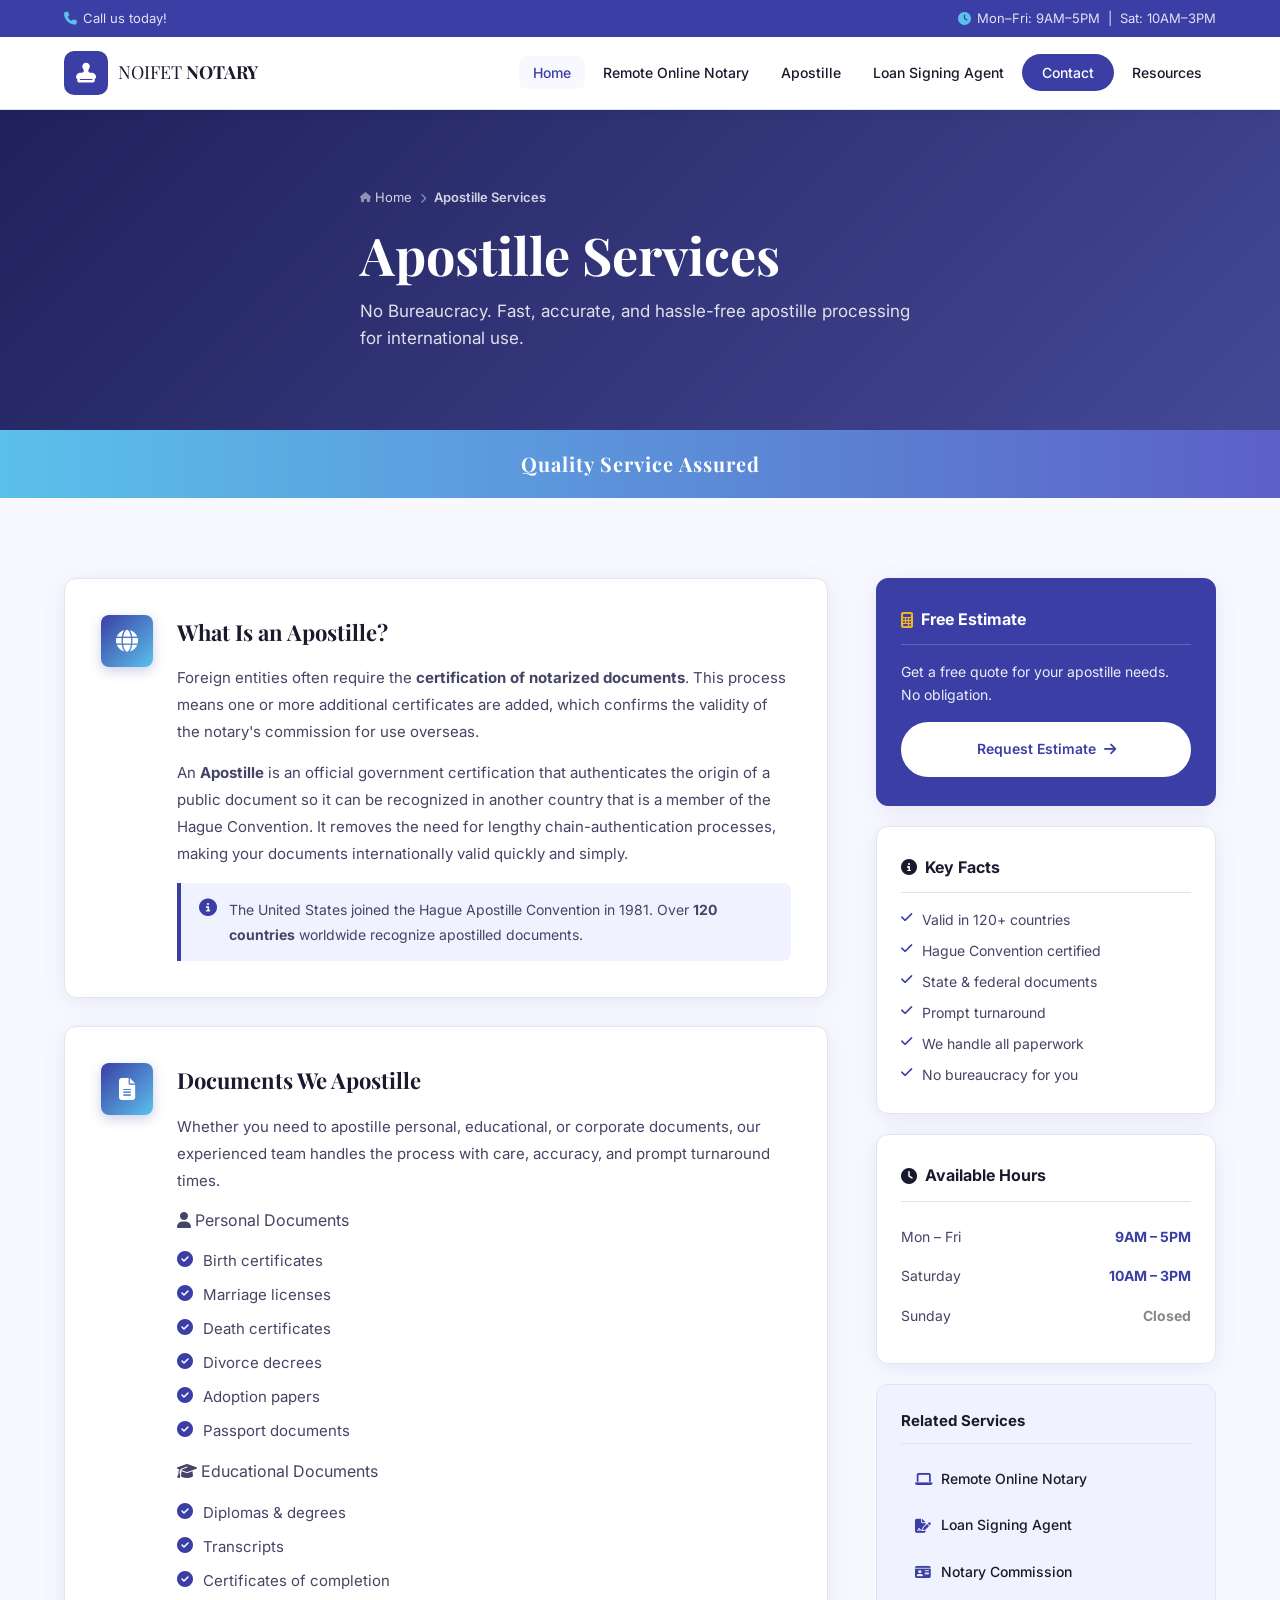
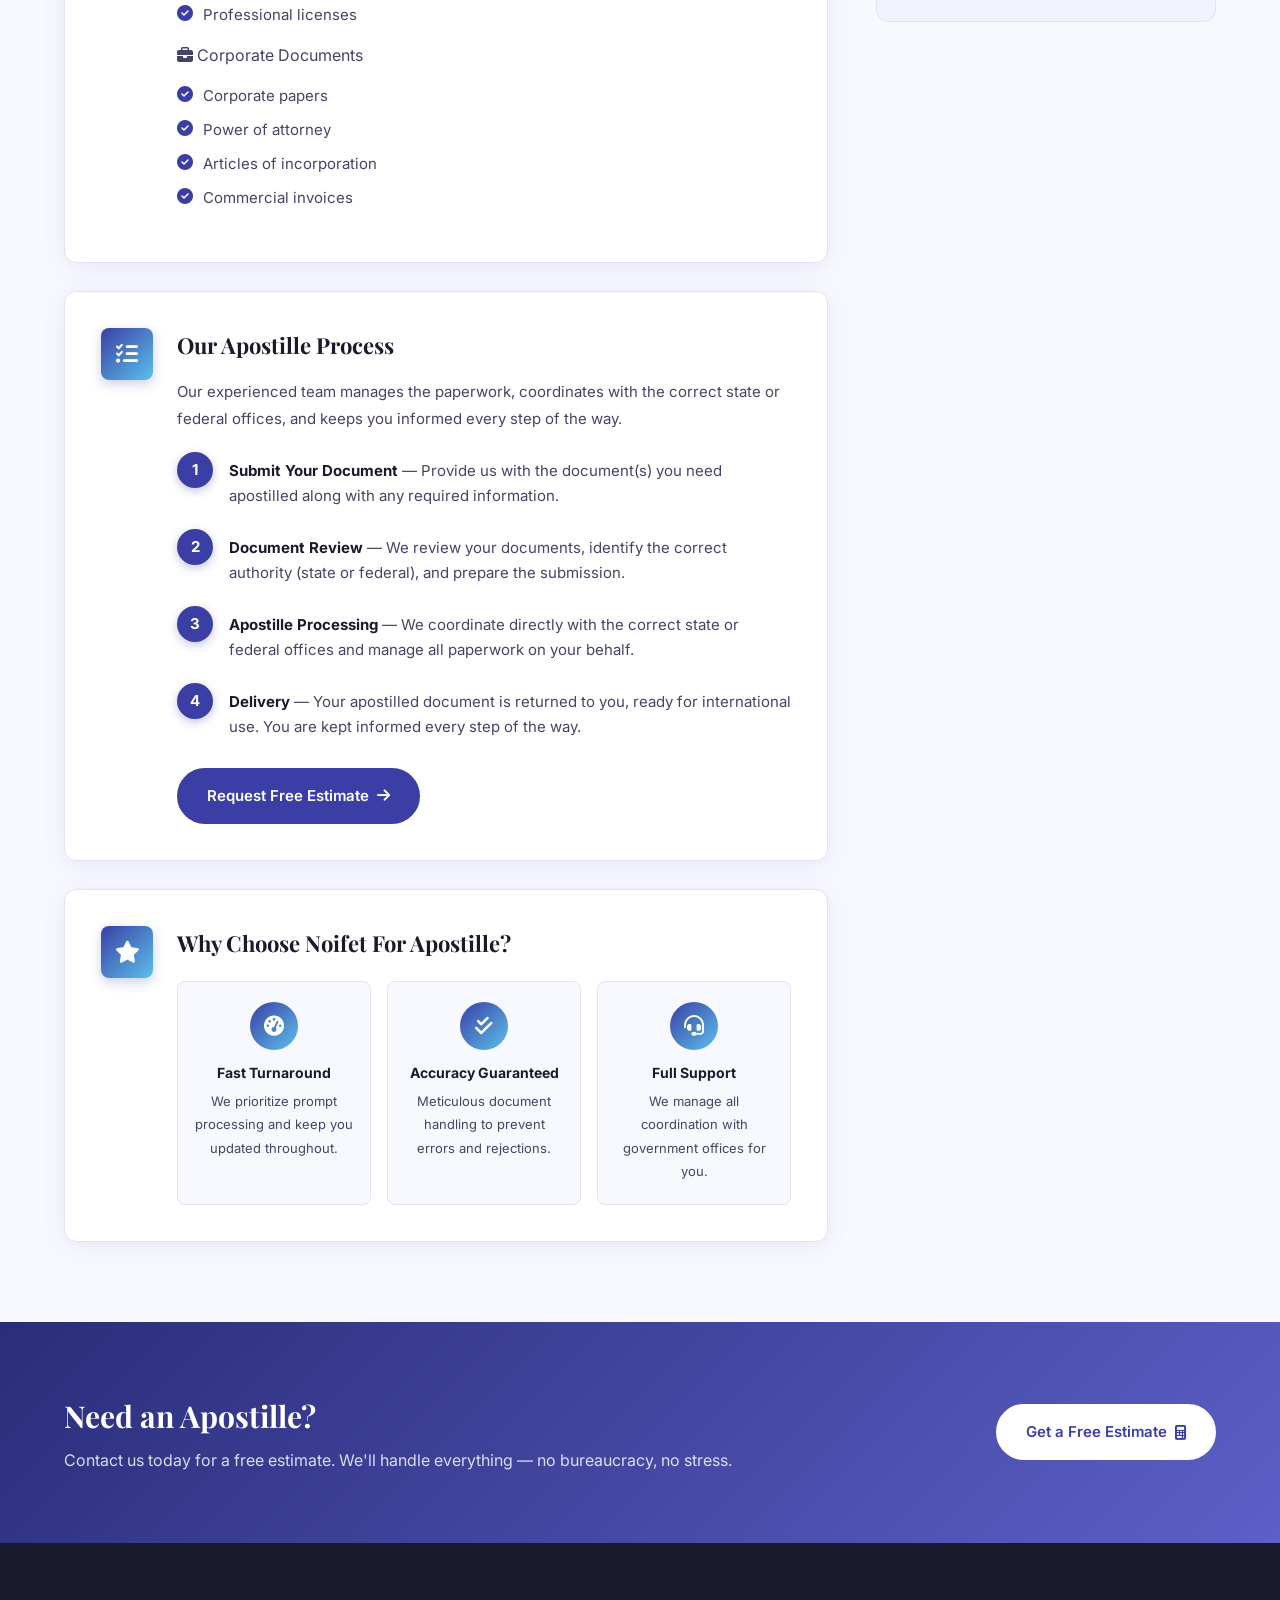
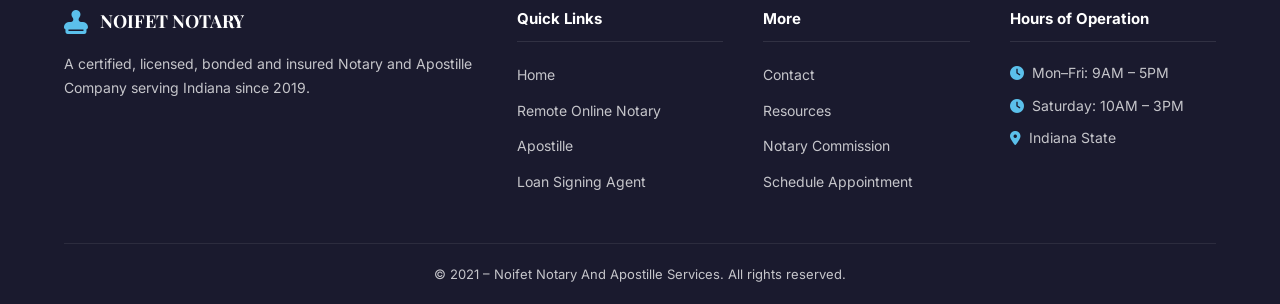
==== apostille-services.html @ 4a7e3477 "Add Apostille, Contact, Resources pages and rearrange nav across all pages New pages: - apostille-se" ====
<!DOCTYPE html>
<html lang="en">
<head>
  <meta charset="UTF-8" />
  <meta name="viewport" content="width=device-width, initial-scale=1.0" />
  <title>Apostille Services – Noifet Notary And Apostille Services</title>
  <link rel="stylesheet" href="css/style.css" />
  <link rel="stylesheet" href="css/pages.css" />
  <link rel="stylesheet" href="https://cdnjs.cloudflare.com/ajax/libs/font-awesome/6.4.0/css/all.min.css" />
  <link href="https://fonts.googleapis.com/css2?family=Inter:wght@400;500;600;700&family=Playfair+Display:wght@700&display=swap" rel="stylesheet" />
</head>
<body>

  <!-- Top Bar -->
  <div class="top-bar">
    <div class="container">
      <span><i class="fas fa-phone"></i> Call us today!</span>
      <span><i class="fas fa-clock"></i> Mon–Fri: 9AM–5PM &nbsp;|&nbsp; Sat: 10AM–3PM</span>
    </div>
  </div>

  <!-- Header -->
  <header class="header" id="header">
    <div class="container header-inner">
      <a href="index.html" class="logo">
        <img src="images/logo.png" alt="Noifet Notary Logo" onerror="this.style.display='none'; document.getElementById('logo-text').style.display='flex';" />
        <span id="logo-text" class="logo-text" style="display:none;">
          <span class="logo-icon"><i class="fas fa-stamp"></i></span>
          <span>NOIFET <strong>NOTARY</strong></span>
        </span>
      </a>
      <button class="hamburger" id="hamburger" aria-label="Toggle menu">
        <span></span><span></span><span></span>
      </button>
      <nav class="nav" id="nav">
        <ul class="nav-list">
          <li><a href="index.html" class="nav-link">Home</a></li>
          <li><a href="remote-online-notarization.html" class="nav-link">Remote Online Notary</a></li>
          <li><a href="apostille-services.html" class="nav-link active">Apostille</a></li>
          <li><a href="loan-signings.html" class="nav-link">Loan Signing Agent</a></li>
          <li><a href="contact.html" class="nav-link btn-contact">Contact</a></li>
          <li><a href="resources.html" class="nav-link">Resources</a></li>
        </ul>
      </nav>
    </div>
  </header>

  <!-- Page Hero -->
  <section class="page-hero page-hero--apostille">
    <div class="page-hero-overlay"></div>
    <div class="container page-hero-content">
      <nav class="breadcrumb" aria-label="Breadcrumb">
        <a href="index.html"><i class="fas fa-home"></i> Home</a>
        <span><i class="fas fa-chevron-right"></i></span>
        <span>Apostille Services</span>
      </nav>
      <h1 class="page-hero-title">Apostille Services</h1>
      <p class="page-hero-subtitle">No Bureaucracy. Fast, accurate, and hassle-free apostille processing for international use.</p>
    </div>
  </section>

  <!-- Quality Banner -->
  <div class="quality-banner">
    <div class="container">
      <span class="quality-text">Quality Service Assured</span>
    </div>
  </div>

  <!-- Main Content -->
  <section class="page-content section">
    <div class="container">
      <div class="content-layout">

        <!-- Main Article -->
        <article class="content-main">

          <!-- What is Apostille -->
          <div class="content-block fade-in">
            <div class="block-icon"><i class="fas fa-globe"></i></div>
            <div class="block-body">
              <h2>What Is an Apostille?</h2>
              <p>Foreign entities often require the <strong>certification of notarized documents</strong>. This process means one or more additional certificates are added, which confirms the validity of the notary's commission for use overseas.</p>
              <p>An <strong>Apostille</strong> is an official government certification that authenticates the origin of a public document so it can be recognized in another country that is a member of the Hague Convention. It removes the need for lengthy chain-authentication processes, making your documents internationally valid quickly and simply.</p>
              <div class="info-callout">
                <i class="fas fa-info-circle"></i>
                <p>The United States joined the Hague Apostille Convention in 1981. Over <strong>120 countries</strong> worldwide recognize apostilled documents.</p>
              </div>
            </div>
          </div>

          <!-- What we handle -->
          <div class="content-block fade-in">
            <div class="block-icon"><i class="fas fa-file-alt"></i></div>
            <div class="block-body">
              <h2>Documents We Apostille</h2>
              <p>Whether you need to apostille personal, educational, or corporate documents, our experienced team handles the process with care, accuracy, and prompt turnaround times.</p>
              <div class="doc-categories">
                <div class="doc-cat">
                  <div class="doc-cat-header"><i class="fas fa-user"></i> Personal Documents</div>
                  <ul class="styled-list">
                    <li><i class="fas fa-check-circle"></i> Birth certificates</li>
                    <li><i class="fas fa-check-circle"></i> Marriage licenses</li>
                    <li><i class="fas fa-check-circle"></i> Death certificates</li>
                    <li><i class="fas fa-check-circle"></i> Divorce decrees</li>
                    <li><i class="fas fa-check-circle"></i> Adoption papers</li>
                    <li><i class="fas fa-check-circle"></i> Passport documents</li>
                  </ul>
                </div>
                <div class="doc-cat">
                  <div class="doc-cat-header"><i class="fas fa-graduation-cap"></i> Educational Documents</div>
                  <ul class="styled-list">
                    <li><i class="fas fa-check-circle"></i> Diplomas &amp; degrees</li>
                    <li><i class="fas fa-check-circle"></i> Transcripts</li>
                    <li><i class="fas fa-check-circle"></i> Certificates of completion</li>
                    <li><i class="fas fa-check-circle"></i> Professional licenses</li>
                  </ul>
                </div>
                <div class="doc-cat">
                  <div class="doc-cat-header"><i class="fas fa-briefcase"></i> Corporate Documents</div>
                  <ul class="styled-list">
                    <li><i class="fas fa-check-circle"></i> Corporate papers</li>
                    <li><i class="fas fa-check-circle"></i> Power of attorney</li>
                    <li><i class="fas fa-check-circle"></i> Articles of incorporation</li>
                    <li><i class="fas fa-check-circle"></i> Commercial invoices</li>
                  </ul>
                </div>
              </div>
            </div>
          </div>

          <!-- Our process -->
          <div class="content-block fade-in">
            <div class="block-icon"><i class="fas fa-tasks"></i></div>
            <div class="block-body">
              <h2>Our Apostille Process</h2>
              <p>Our experienced team manages the paperwork, coordinates with the correct state or federal offices, and keeps you informed every step of the way.</p>
              <div class="steps-list">
                <div class="step">
                  <div class="step-num">1</div>
                  <div class="step-text">
                    <strong>Submit Your Document</strong> — Provide us with the document(s) you need apostilled along with any required information.
                  </div>
                </div>
                <div class="step">
                  <div class="step-num">2</div>
                  <div class="step-text">
                    <strong>Document Review</strong> — We review your documents, identify the correct authority (state or federal), and prepare the submission.
                  </div>
                </div>
                <div class="step">
                  <div class="step-num">3</div>
                  <div class="step-text">
                    <strong>Apostille Processing</strong> — We coordinate directly with the correct state or federal offices and manage all paperwork on your behalf.
                  </div>
                </div>
                <div class="step">
                  <div class="step-num">4</div>
                  <div class="step-text">
                    <strong>Delivery</strong> — Your apostilled document is returned to you, ready for international use. You are kept informed every step of the way.
                  </div>
                </div>
              </div>
              <a href="contact.html" class="btn btn-primary" style="margin-top:8px;">Request Free Estimate <i class="fas fa-arrow-right"></i></a>
            </div>
          </div>

          <!-- Why choose us -->
          <div class="content-block fade-in">
            <div class="block-icon"><i class="fas fa-star"></i></div>
            <div class="block-body">
              <h2>Why Choose Noifet For Apostille?</h2>
              <div class="three-duties">
                <div class="duty-card">
                  <div class="duty-icon"><i class="fas fa-tachometer-alt"></i></div>
                  <h4>Fast Turnaround</h4>
                  <p>We prioritize prompt processing and keep you updated throughout.</p>
                </div>
                <div class="duty-card">
                  <div class="duty-icon"><i class="fas fa-check-double"></i></div>
                  <h4>Accuracy Guaranteed</h4>
                  <p>Meticulous document handling to prevent errors and rejections.</p>
                </div>
                <div class="duty-card">
                  <div class="duty-icon"><i class="fas fa-headset"></i></div>
                  <h4>Full Support</h4>
                  <p>We manage all coordination with government offices for you.</p>
                </div>
              </div>
            </div>
          </div>

        </article>

        <!-- Sidebar -->
        <aside class="content-sidebar">

          <div class="sidebar-card accent">
            <h3><i class="fas fa-calculator"></i> Free Estimate</h3>
            <p style="font-size:14px; margin-bottom:16px; opacity:0.9;">Get a free quote for your apostille needs. No obligation.</p>
            <a href="contact.html" class="btn btn-white" style="width:100%; justify-content:center; font-size:14px;">
              Request Estimate <i class="fas fa-arrow-right"></i>
            </a>
          </div>

          <div class="sidebar-card">
            <h3><i class="fas fa-info-circle"></i> Key Facts</h3>
            <ul class="sidebar-list">
              <li><i class="fas fa-check"></i> Valid in 120+ countries</li>
              <li><i class="fas fa-check"></i> Hague Convention certified</li>
              <li><i class="fas fa-check"></i> State &amp; federal documents</li>
              <li><i class="fas fa-check"></i> Prompt turnaround</li>
              <li><i class="fas fa-check"></i> We handle all paperwork</li>
              <li><i class="fas fa-check"></i> No bureaucracy for you</li>
            </ul>
          </div>

          <div class="sidebar-card">
            <h3><i class="fas fa-clock"></i> Available Hours</h3>
            <div class="hours-row" style="color:var(--text-body);"><span>Mon – Fri</span><strong style="color:var(--primary);">9AM – 5PM</strong></div>
            <div class="hours-row" style="color:var(--text-body);"><span>Saturday</span><strong style="color:var(--primary);">10AM – 3PM</strong></div>
            <div class="hours-row" style="color:var(--text-body);"><span>Sunday</span><strong style="color:var(--text-light);">Closed</strong></div>
          </div>

          <div class="sidebar-nav-card">
            <h3>Related Services</h3>
            <a href="remote-online-notarization.html" class="sidebar-nav-link">
              <i class="fas fa-laptop"></i> Remote Online Notary
            </a>
            <a href="loan-signings.html" class="sidebar-nav-link">
              <i class="fas fa-file-signature"></i> Loan Signing Agent
            </a>
            <a href="notary-commission.html" class="sidebar-nav-link">
              <i class="fas fa-id-card"></i> Notary Commission
            </a>
          </div>

        </aside>
      </div>
    </div>
  </section>

  <!-- CTA -->
  <section class="page-cta">
    <div class="container page-cta-inner">
      <div class="page-cta-text">
        <h2>Need an Apostille?</h2>
        <p>Contact us today for a free estimate. We'll handle everything — no bureaucracy, no stress.</p>
      </div>
      <a href="contact.html" class="btn btn-white">Get a Free Estimate <i class="fas fa-calculator"></i></a>
    </div>
  </section>

  <!-- Footer -->
  <footer class="footer">
    <div class="container">
      <div class="footer-grid">
        <div class="footer-brand">
          <div class="footer-logo"><i class="fas fa-stamp"></i><span>NOIFET NOTARY</span></div>
          <p>A certified, licensed, bonded and insured Notary and Apostille Company serving Indiana since 2019.</p>
        </div>
        <div class="footer-links">
          <h4>Quick Links</h4>
          <ul>
            <li><a href="index.html">Home</a></li>
            <li><a href="remote-online-notarization.html">Remote Online Notary</a></li>
            <li><a href="apostille-services.html">Apostille</a></li>
            <li><a href="loan-signings.html">Loan Signing Agent</a></li>
          </ul>
        </div>
        <div class="footer-links">
          <h4>More</h4>
          <ul>
            <li><a href="contact.html">Contact</a></li>
            <li><a href="resources.html">Resources</a></li>
            <li><a href="notary-commission.html">Notary Commission</a></li>
            <li><a href="index.html#appointment">Schedule Appointment</a></li>
          </ul>
        </div>
        <div class="footer-contact">
          <h4>Hours of Operation</h4>
          <p><i class="fas fa-clock"></i> Mon–Fri: 9AM – 5PM</p>
          <p><i class="fas fa-clock"></i> Saturday: 10AM – 3PM</p>
          <p><i class="fas fa-map-marker-alt"></i> Indiana State</p>
        </div>
      </div>
      <div class="footer-bottom">
        <p>&copy; 2021 – Noifet Notary And Apostille Services. All rights reserved.</p>
      </div>
    </div>
  </footer>

  <script src="js/main.js"></script>
</body>
</html>
---- css/style.css ----
/* =============================================
   NOIFET NOTARY - Main Stylesheet
   ============================================= */

/* === Reset & Base === */
*, *::before, *::after {
  box-sizing: border-box;
  margin: 0;
  padding: 0;
}

:root {
  --primary:       #3b3fa5;
  --primary-dark:  #2a2d7a;
  --primary-light: #5c60c7;
  --accent:        #5bc0eb;
  --accent-dark:   #3aa8d8;
  --gold:          #f0b429;
  --text-dark:     #1a1a2e;
  --text-body:     #444466;
  --text-light:    #888;
  --bg-light:      #f8f9ff;
  --bg-section:    #f0f2ff;
  --white:         #ffffff;
  --border:        #e0e4f0;
  --shadow:        0 4px 24px rgba(59, 63, 165, 0.10);
  --shadow-hover:  0 8px 40px rgba(59, 63, 165, 0.18);
  --radius:        12px;
  --radius-sm:     8px;
  --transition:    0.3s ease;
  --container:     1200px;
}

html { scroll-behavior: smooth; }

body {
  font-family: 'Inter', sans-serif;
  color: var(--text-body);
  background: var(--white);
  line-height: 1.6;
  font-size: 16px;
}

a { text-decoration: none; color: inherit; }
ul { list-style: none; }
img { max-width: 100%; display: block; }

.container {
  max-width: var(--container);
  margin: 0 auto;
  padding: 0 24px;
}

.section { padding: 80px 0; }

/* === Buttons === */
.btn {
  display: inline-flex;
  align-items: center;
  gap: 8px;
  padding: 14px 28px;
  border-radius: 50px;
  font-weight: 600;
  font-size: 15px;
  cursor: pointer;
  border: 2px solid transparent;
  transition: all var(--transition);
  white-space: nowrap;
}

.btn-primary {
  background: var(--primary);
  color: var(--white);
  border-color: var(--primary);
}
.btn-primary:hover {
  background: var(--primary-dark);
  border-color: var(--primary-dark);
  transform: translateY(-2px);
  box-shadow: 0 8px 24px rgba(59,63,165,0.35);
}

.btn-outline {
  background: transparent;
  color: var(--primary);
  border-color: var(--primary);
}
.btn-outline:hover {
  background: var(--primary);
  color: var(--white);
  transform: translateY(-2px);
}

.btn-white {
  background: var(--white);
  color: var(--primary);
  border-color: var(--white);
}
.btn-white:hover {
  background: transparent;
  color: var(--white);
  transform: translateY(-2px);
}

/* === Section Headers === */
.section-header {
  text-align: center;
  margin-bottom: 56px;
}
.section-title {
  font-family: 'Playfair Display', serif;
  font-size: clamp(28px, 4vw, 40px);
  color: var(--text-dark);
  margin-bottom: 12px;
}
.title-underline {
  width: 60px;
  height: 4px;
  background: linear-gradient(90deg, var(--primary), var(--accent));
  border-radius: 4px;
  margin: 0 auto 16px;
}
.section-subtitle {
  color: var(--text-light);
  font-size: 17px;
  max-width: 600px;
  margin: 0 auto;
}

/* =============================================
   TOP BAR
   ============================================= */
.top-bar {
  background: var(--primary);
  color: rgba(255,255,255,0.85);
  font-size: 13px;
  padding: 8px 0;
}
.top-bar .container {
  display: flex;
  justify-content: space-between;
  align-items: center;
  flex-wrap: wrap;
  gap: 8px;
}
.top-bar span { display: flex; align-items: center; gap: 6px; }
.top-bar i { color: var(--accent); }

/* =============================================
   HEADER / NAV
   ============================================= */
.header {
  position: sticky;
  top: 0;
  z-index: 1000;
  background: var(--white);
  border-bottom: 1px solid var(--border);
  box-shadow: 0 2px 12px rgba(0,0,0,0.06);
  transition: box-shadow var(--transition);
}
.header.scrolled { box-shadow: 0 4px 20px rgba(0,0,0,0.12); }

.header-inner {
  display: flex;
  align-items: center;
  justify-content: space-between;
  height: 72px;
}

/* Logo */
.logo { display: flex; align-items: center; }
.logo img { height: 56px; width: auto; }
.logo-text {
  display: flex;
  align-items: center;
  gap: 10px;
  font-family: 'Playfair Display', serif;
  font-size: 18px;
  color: var(--text-dark);
}
.logo-icon {
  width: 44px; height: 44px;
  background: var(--primary);
  color: var(--white);
  border-radius: 10px;
  display: flex; align-items: center; justify-content: center;
  font-size: 20px;
}

/* Nav */
.nav-list {
  display: flex;
  align-items: center;
  gap: 4px;
}
.nav-link {
  padding: 8px 14px;
  border-radius: var(--radius-sm);
  font-size: 14px;
  font-weight: 500;
  color: var(--text-dark);
  transition: all var(--transition);
  white-space: nowrap;
}
.nav-link:hover,
.nav-link.active {
  color: var(--primary);
  background: var(--bg-light);
}
.btn-contact {
  background: var(--primary) !important;
  color: var(--white) !important;
  border-radius: 50px !important;
  padding: 10px 20px !important;
}
.btn-contact:hover {
  background: var(--primary-dark) !important;
}

/* Hamburger */
.hamburger {
  display: none;
  flex-direction: column;
  gap: 5px;
  background: none;
  border: none;
  cursor: pointer;
  padding: 4px;
}
.hamburger span {
  display: block;
  width: 24px;
  height: 2px;
  background: var(--text-dark);
  border-radius: 2px;
  transition: all var(--transition);
}
.hamburger.open span:nth-child(1) { transform: translateY(7px) rotate(45deg); }
.hamburger.open span:nth-child(2) { opacity: 0; }
.hamburger.open span:nth-child(3) { transform: translateY(-7px) rotate(-45deg); }

/* =============================================
   HERO
   ============================================= */
.hero {
  position: relative;
  min-height: 600px;
  display: flex;
  align-items: center;
  background: url('../images/hero-bg.jpg') center/cover no-repeat;
  background-color: var(--text-dark);
}
.hero-overlay {
  position: absolute;
  inset: 0;
  background: linear-gradient(135deg, rgba(26,26,46,0.82) 0%, rgba(59,63,165,0.65) 100%);
}
.hero-content {
  position: relative;
  z-index: 1;
  max-width: 680px;
  color: var(--white);
  padding: 80px 24px;
}
.hero-availability {
  display: inline-flex;
  align-items: center;
  gap: 8px;
  background: rgba(255,255,255,0.12);
  backdrop-filter: blur(8px);
  border: 1px solid rgba(255,255,255,0.2);
  border-radius: 50px;
  padding: 8px 18px;
  font-size: 13px;
  font-weight: 600;
  letter-spacing: 0.5px;
  margin-bottom: 24px;
  text-transform: uppercase;
}
.hero-availability i { color: var(--gold); }
.hero-title {
  font-family: 'Playfair Display', serif;
  font-size: clamp(36px, 6vw, 64px);
  line-height: 1.15;
  margin-bottom: 20px;
  text-shadow: 0 2px 8px rgba(0,0,0,0.3);
}
.hero-subtitle {
  font-size: 18px;
  opacity: 0.9;
  margin-bottom: 36px;
  max-width: 520px;
}

/* =============================================
   QUALITY BANNER
   ============================================= */
.quality-banner {
  background: linear-gradient(90deg, var(--accent) 0%, var(--primary-light) 100%);
  padding: 18px 0;
}
.quality-text {
  display: block;
  text-align: center;
  color: var(--white);
  font-size: 20px;
  font-weight: 700;
  font-family: 'Playfair Display', serif;
  letter-spacing: 1px;
}

/* =============================================
   WHY ENGAGE US
   ============================================= */
.why-us { background: var(--white); }
.why-us-grid {
  display: grid;
  grid-template-columns: 1fr 1fr;
  gap: 64px;
  align-items: center;
}
.why-us-text p {
  font-size: 17px;
  line-height: 1.8;
  color: var(--text-body);
  margin-bottom: 32px;
}
.badges {
  display: flex;
  flex-wrap: wrap;
  gap: 16px;
}
.badge {
  display: flex;
  align-items: center;
  gap: 10px;
  background: var(--bg-light);
  border: 1px solid var(--border);
  border-radius: var(--radius-sm);
  padding: 12px 20px;
  font-weight: 600;
  color: var(--text-dark);
  font-size: 14px;
  transition: all var(--transition);
}
.badge:hover {
  background: var(--primary);
  color: var(--white);
  border-color: var(--primary);
  transform: translateY(-2px);
  box-shadow: var(--shadow);
}
.badge i { color: var(--primary); font-size: 18px; transition: color var(--transition); }
.badge:hover i { color: var(--white); }

.why-us-image { display: flex; justify-content: center; }
.img-placeholder {
  width: 320px; height: 320px;
  background: linear-gradient(135deg, var(--bg-section), var(--bg-light));
  border-radius: 50%;
  display: flex; align-items: center; justify-content: center;
  font-size: 100px;
  color: var(--primary);
  box-shadow: var(--shadow-hover);
  border: 8px solid var(--white);
  outline: 3px solid var(--border);
}

/* =============================================
   SERVICES
   ============================================= */
.services { background: var(--bg-section); }
.services-grid {
  display: grid;
  grid-template-columns: repeat(3, 1fr);
  gap: 28px;
}
.service-card {
  background: var(--white);
  border-radius: var(--radius);
  padding: 36px 28px;
  border: 1px solid var(--border);
  box-shadow: var(--shadow);
  position: relative;
  transition: all var(--transition);
  display: flex;
  flex-direction: column;
  gap: 16px;
}
.service-card:hover {
  transform: translateY(-6px);
  box-shadow: var(--shadow-hover);
  border-color: var(--primary-light);
}
.service-card.featured {
  background: var(--primary);
  color: var(--white);
  border-color: var(--primary);
}
.service-card.featured h3,
.service-card.featured p,
.service-card.featured li { color: rgba(255,255,255,0.92); }

.service-badge {
  position: absolute;
  top: -12px; left: 50%; transform: translateX(-50%);
  background: var(--gold);
  color: var(--text-dark);
  font-size: 11px;
  font-weight: 700;
  padding: 4px 16px;
  border-radius: 50px;
  letter-spacing: 0.5px;
  text-transform: uppercase;
}
.service-icon {
  width: 56px; height: 56px;
  background: var(--bg-section);
  border-radius: var(--radius-sm);
  display: flex; align-items: center; justify-content: center;
  font-size: 24px;
  color: var(--primary);
  flex-shrink: 0;
}
.service-card.featured .service-icon {
  background: rgba(255,255,255,0.15);
  color: var(--white);
}
.service-card h3 {
  font-size: 20px;
  font-weight: 700;
  color: var(--text-dark);
}
.service-card p { font-size: 14px; line-height: 1.7; }
.service-features { display: flex; flex-direction: column; gap: 8px; }
.service-features li {
  display: flex; align-items: center; gap: 8px;
  font-size: 13px; font-weight: 500;
}
.service-features i { color: var(--accent); font-size: 12px; }
.service-card.featured .service-features i { color: var(--gold); }
.service-card .btn { margin-top: auto; align-self: flex-start; }

/* =============================================
   CTA ESTIMATE
   ============================================= */
.cta-estimate {
  background: linear-gradient(135deg, var(--primary-dark), var(--primary-light));
  padding: 70px 0;
}
.cta-inner {
  display: flex;
  align-items: center;
  justify-content: space-between;
  gap: 32px;
  flex-wrap: wrap;
}
.cta-text h2 {
  font-family: 'Playfair Display', serif;
  font-size: 32px;
  color: var(--white);
  margin-bottom: 8px;
}
.cta-text p { color: rgba(255,255,255,0.8); font-size: 16px; }

/* =============================================
   HOW WE HELP
   ============================================= */
.how-help { background: var(--white); }
.help-grid {
  display: grid;
  grid-template-columns: repeat(3, 1fr);
  gap: 28px;
}
.help-card {
  background: var(--bg-light);
  border-radius: var(--radius);
  padding: 32px 24px;
  border: 1px solid var(--border);
  transition: all var(--transition);
  text-align: center;
}
.help-card:hover {
  background: var(--white);
  box-shadow: var(--shadow-hover);
  transform: translateY(-4px);
  border-color: var(--primary-light);
}
.help-icon {
  width: 64px; height: 64px;
  background: linear-gradient(135deg, var(--primary), var(--accent));
  border-radius: 50%;
  display: flex; align-items: center; justify-content: center;
  font-size: 26px;
  color: var(--white);
  margin: 0 auto 20px;
  box-shadow: 0 4px 16px rgba(59,63,165,0.25);
}
.help-card h4 {
  font-size: 17px;
  font-weight: 700;
  color: var(--text-dark);
  margin-bottom: 10px;
}
.help-card p { font-size: 14px; line-height: 1.7; color: var(--text-body); }

/* =============================================
   APPOINTMENT
   ============================================= */
.appointment { background: var(--bg-section); }
.appointment-wrapper {
  display: grid;
  grid-template-columns: 320px 1fr;
  gap: 48px;
  align-items: start;
}
.appointment-info {
  background: var(--primary);
  border-radius: var(--radius);
  padding: 40px 32px;
  color: var(--white);
}
.appointment-info h3 {
  font-size: 22px;
  font-weight: 700;
  margin-bottom: 28px;
  padding-bottom: 16px;
  border-bottom: 1px solid rgba(255,255,255,0.2);
}
.contact-item {
  display: flex;
  gap: 16px;
  align-items: flex-start;
  margin-bottom: 28px;
}
.contact-item i {
  font-size: 20px;
  color: var(--accent);
  width: 24px;
  flex-shrink: 0;
  margin-top: 2px;
}
.contact-item strong { display: block; font-size: 15px; margin-bottom: 4px; }
.contact-item p { font-size: 14px; opacity: 0.85; }

/* Form */
.appointment-form {
  background: var(--white);
  border-radius: var(--radius);
  padding: 40px;
  box-shadow: var(--shadow);
  border: 1px solid var(--border);
}
.form-row {
  display: grid;
  grid-template-columns: 1fr 1fr;
  gap: 20px;
  margin-bottom: 20px;
}
.form-group {
  display: flex;
  flex-direction: column;
  gap: 6px;
}
.form-group.full-width { margin-bottom: 20px; }
.form-group label {
  font-size: 14px;
  font-weight: 600;
  color: var(--text-dark);
}
.required { color: #e53e3e; }
.form-group input,
.form-group textarea {
  padding: 12px 16px;
  border: 2px solid var(--border);
  border-radius: var(--radius-sm);
  font-size: 15px;
  font-family: inherit;
  color: var(--text-dark);
  background: var(--bg-light);
  transition: border-color var(--transition);
  outline: none;
  width: 100%;
}
.form-group input:focus,
.form-group textarea:focus {
  border-color: var(--primary);
  background: var(--white);
}
.form-group textarea { resize: vertical; min-height: 120px; }

.btn-submit { width: 100%; justify-content: center; font-size: 16px; padding: 16px; }
.form-success {
  margin-top: 16px;
  background: #e6f9f0;
  color: #2d7a5f;
  border-radius: var(--radius-sm);
  padding: 14px 18px;
  font-weight: 600;
  display: flex;
  align-items: center;
  gap: 8px;
  border: 1px solid #b2e8d4;
}

/* =============================================
   FOOTER
   ============================================= */
.footer {
  background: var(--text-dark);
  color: rgba(255,255,255,0.75);
  padding: 64px 0 0;
}
.footer-grid {
  display: grid;
  grid-template-columns: 2fr 1fr 1fr 1fr;
  gap: 40px;
  margin-bottom: 48px;
}
.footer-logo {
  display: flex;
  align-items: center;
  gap: 12px;
  font-family: 'Playfair Display', serif;
  font-size: 18px;
  color: var(--white);
  font-weight: 700;
  margin-bottom: 16px;
}
.footer-logo i {
  font-size: 24px;
  color: var(--accent);
}
.footer-brand p { font-size: 14px; line-height: 1.7; }
.footer-links h4,
.footer-contact h4 {
  color: var(--white);
  font-size: 15px;
  font-weight: 700;
  margin-bottom: 20px;
  padding-bottom: 10px;
  border-bottom: 1px solid rgba(255,255,255,0.1);
}
.footer-links ul { display: flex; flex-direction: column; gap: 10px; }
.footer-links a {
  font-size: 14px;
  transition: color var(--transition);
}
.footer-links a:hover { color: var(--accent); }
.footer-contact p {
  display: flex;
  align-items: center;
  gap: 8px;
  font-size: 14px;
  margin-bottom: 10px;
}
.footer-contact i { color: var(--accent); }
.footer-bottom {
  border-top: 1px solid rgba(255,255,255,0.08);
  padding: 20px 0;
  text-align: center;
  font-size: 13px;
}

/* =============================================
   RESPONSIVE
   ============================================= */
@media (max-width: 1024px) {
  .services-grid { grid-template-columns: 1fr 1fr; }
  .help-grid { grid-template-columns: 1fr 1fr; }
  .footer-grid { grid-template-columns: 1fr 1fr; }
  .why-us-grid { gap: 40px; }
}

@media (max-width: 768px) {
  .top-bar .container { justify-content: center; font-size: 12px; }

  /* Mobile Nav */
  .hamburger { display: flex; }
  .nav {
    position: fixed;
    top: 72px; left: 0; right: 0;
    background: var(--white);
    border-top: 1px solid var(--border);
    box-shadow: 0 8px 32px rgba(0,0,0,0.12);
    padding: 20px 24px;
    transform: translateY(-100vh);
    opacity: 0;
    pointer-events: none;
    transition: all 0.35s ease;
  }
  .nav.open {
    transform: translateY(0);
    opacity: 1;
    pointer-events: all;
  }
  .nav-list { flex-direction: column; gap: 4px; }
  .nav-link { width: 100%; padding: 12px 16px; }

  /* Sections */
  .section { padding: 56px 0; }
  .why-us-grid { grid-template-columns: 1fr; }
  .why-us-image { display: none; }
  .services-grid { grid-template-columns: 1fr; }
  .help-grid { grid-template-columns: 1fr 1fr; }
  .appointment-wrapper { grid-template-columns: 1fr; }
  .form-row { grid-template-columns: 1fr; }
  .footer-grid { grid-template-columns: 1fr; gap: 28px; }
  .cta-inner { flex-direction: column; text-align: center; }
}

@media (max-width: 480px) {
  .help-grid { grid-template-columns: 1fr; }
  .badges { flex-direction: column; }
  .appointment-form { padding: 24px 20px; }
}

/* =============================================
   SCROLL ANIMATIONS
   ============================================= */
.fade-in {
  opacity: 0;
  transform: translateY(30px);
  transition: opacity 0.6s ease, transform 0.6s ease;
}
.fade-in.visible {
  opacity: 1;
  transform: translateY(0);
}
.fade-in-delay-1 { transition-delay: 0.1s; }
.fade-in-delay-2 { transition-delay: 0.2s; }
.fade-in-delay-3 { transition-delay: 0.3s; }
.fade-in-delay-4 { transition-delay: 0.4s; }
.fade-in-delay-5 { transition-delay: 0.5s; }
---- css/pages.css ----
/* =============================================
   NOIFET NOTARY - Inner Pages Stylesheet
   ============================================= */

/* =============================================
   PAGE HERO
   ============================================= */
.page-hero {
  position: relative;
  min-height: 320px;
  display: flex;
  align-items: center;
  background: linear-gradient(135deg, var(--primary-dark) 0%, var(--primary-light) 100%);
  overflow: hidden;
}
.page-hero::before {
  content: '';
  position: absolute;
  inset: 0;
  background: url('../images/hero-bg.jpg') center/cover no-repeat;
  opacity: 0.15;
}
.page-hero--commission { background: linear-gradient(135deg, #1a2a4a 0%, #2a4a8a 100%); }
.page-hero--ron        { background: linear-gradient(135deg, #0f2027, #203a43, #2c5364); }

.page-hero-overlay {
  position: absolute;
  inset: 0;
  background: rgba(0,0,0,0.25);
}
.page-hero-content {
  position: relative;
  z-index: 1;
  color: var(--white);
  padding: 60px 24px;
}

/* Breadcrumb */
.breadcrumb {
  display: flex;
  align-items: center;
  gap: 8px;
  font-size: 13px;
  opacity: 0.8;
  margin-bottom: 16px;
}
.breadcrumb a {
  color: var(--white);
  transition: opacity var(--transition);
  display: flex;
  align-items: center;
  gap: 4px;
}
.breadcrumb a:hover { opacity: 1; }
.breadcrumb i { font-size: 10px; opacity: 0.6; }
.breadcrumb span:last-child { font-weight: 600; opacity: 1; }

.page-hero-title {
  font-family: 'Playfair Display', serif;
  font-size: clamp(32px, 5vw, 52px);
  margin-bottom: 12px;
  line-height: 1.2;
}
.page-hero-subtitle {
  font-size: 17px;
  opacity: 0.85;
  max-width: 560px;
}

/* =============================================
   PAGE CONTENT LAYOUT
   ============================================= */
.page-content { background: var(--bg-light); }

.content-layout {
  display: grid;
  grid-template-columns: 1fr 340px;
  gap: 48px;
  align-items: start;
}

/* ── Content Blocks ── */
.content-block {
  background: var(--white);
  border-radius: var(--radius);
  padding: 36px;
  margin-bottom: 28px;
  border: 1px solid var(--border);
  box-shadow: var(--shadow);
  display: flex;
  gap: 24px;
}
.content-block:last-child { margin-bottom: 0; }

.block-icon {
  width: 52px;
  height: 52px;
  min-width: 52px;
  background: linear-gradient(135deg, var(--primary), var(--accent));
  border-radius: var(--radius-sm);
  display: flex;
  align-items: center;
  justify-content: center;
  font-size: 22px;
  color: var(--white);
  box-shadow: 0 4px 12px rgba(59,63,165,0.25);
}

.block-body { flex: 1; min-width: 0; }
.block-body h2 {
  font-family: 'Playfair Display', serif;
  font-size: 22px;
  color: var(--text-dark);
  margin-bottom: 14px;
}
.block-body p {
  font-size: 15px;
  line-height: 1.8;
  color: var(--text-body);
  margin-bottom: 14px;
}
.block-body p:last-child { margin-bottom: 0; }

/* Styled list */
.styled-list {
  display: flex;
  flex-direction: column;
  gap: 10px;
  margin: 16px 0;
}
.styled-list li {
  display: flex;
  align-items: flex-start;
  gap: 10px;
  font-size: 15px;
  color: var(--text-body);
  line-height: 1.6;
}
.styled-list li i {
  color: var(--primary);
  font-size: 16px;
  margin-top: 2px;
  flex-shrink: 0;
}

/* Steps list */
.steps-list {
  display: flex;
  flex-direction: column;
  gap: 20px;
  margin: 20px 0;
}
.step {
  display: flex;
  gap: 16px;
  align-items: flex-start;
}
.step-num {
  width: 36px;
  height: 36px;
  min-width: 36px;
  background: var(--primary);
  color: var(--white);
  border-radius: 50%;
  display: flex;
  align-items: center;
  justify-content: center;
  font-weight: 700;
  font-size: 15px;
  box-shadow: 0 3px 10px rgba(59,63,165,0.3);
}
.step-text {
  font-size: 15px;
  line-height: 1.7;
  color: var(--text-body);
  padding-top: 6px;
}
.step-text strong { color: var(--text-dark); }

/* Info callout */
.info-callout {
  display: flex;
  align-items: flex-start;
  gap: 12px;
  background: var(--bg-section);
  border-left: 4px solid var(--primary);
  border-radius: 0 var(--radius-sm) var(--radius-sm) 0;
  padding: 14px 18px;
  margin: 16px 0 0;
}
.info-callout i {
  color: var(--primary);
  font-size: 18px;
  margin-top: 2px;
  flex-shrink: 0;
}
.info-callout p { font-size: 14px; margin: 0; }
.info-callout--warning { border-color: var(--gold); background: #fffbf0; }
.info-callout--warning i { color: var(--gold); }

/* Blockquote */
.content-quote {
  border-left: 4px solid var(--accent);
  background: var(--bg-light);
  border-radius: 0 var(--radius-sm) var(--radius-sm) 0;
  padding: 18px 20px;
  margin: 16px 0;
  font-style: italic;
}
.content-quote p {
  font-size: 15px;
  color: var(--text-dark);
  margin-bottom: 8px !important;
}
.content-quote cite {
  font-size: 13px;
  font-style: normal;
  font-weight: 600;
  color: var(--primary);
}

/* Three duties grid */
.three-duties {
  display: grid;
  grid-template-columns: repeat(3, 1fr);
  gap: 16px;
  margin-top: 20px;
}
.duty-card {
  background: var(--bg-light);
  border-radius: var(--radius-sm);
  padding: 20px 16px;
  text-align: center;
  border: 1px solid var(--border);
  transition: all var(--transition);
}
.duty-card:hover {
  border-color: var(--primary-light);
  box-shadow: var(--shadow);
  transform: translateY(-3px);
}
.duty-icon {
  width: 48px; height: 48px;
  background: linear-gradient(135deg, var(--primary), var(--accent));
  border-radius: 50%;
  display: flex; align-items: center; justify-content: center;
  font-size: 20px;
  color: var(--white);
  margin: 0 auto 12px;
}
.duty-card h4 {
  font-size: 14px;
  font-weight: 700;
  color: var(--text-dark);
  margin-bottom: 6px;
}
.duty-card p { font-size: 13px; margin: 0; }

/* Provider grid */
.provider-grid {
  display: grid;
  grid-template-columns: repeat(2, 1fr);
  gap: 12px;
  margin-top: 16px;
}
.provider-card {
  display: flex;
  align-items: center;
  gap: 10px;
  background: var(--bg-light);
  border: 1px solid var(--border);
  border-radius: var(--radius-sm);
  padding: 12px 16px;
  font-size: 14px;
  font-weight: 600;
  color: var(--text-dark);
  transition: all var(--transition);
}
.provider-card:hover {
  border-color: var(--primary);
  background: var(--white);
}
.provider-card i { color: var(--primary); font-size: 16px; }

/* ── Sidebar ── */
.content-sidebar {
  position: sticky;
  top: 90px;
  display: flex;
  flex-direction: column;
  gap: 20px;
}

.sidebar-card {
  background: var(--white);
  border-radius: var(--radius);
  padding: 28px 24px;
  border: 1px solid var(--border);
  box-shadow: var(--shadow);
}
.sidebar-card.accent {
  background: var(--primary);
  border-color: var(--primary);
  color: var(--white);
}
.sidebar-card h3 {
  font-size: 16px;
  font-weight: 700;
  color: var(--text-dark);
  margin-bottom: 16px;
  padding-bottom: 12px;
  border-bottom: 1px solid var(--border);
  display: flex;
  align-items: center;
  gap: 8px;
}
.sidebar-card.accent h3 {
  color: var(--white);
  border-bottom-color: rgba(255,255,255,0.2);
}
.sidebar-card.accent h3 i { color: var(--gold); }

.sidebar-list {
  display: flex;
  flex-direction: column;
  gap: 10px;
}
.sidebar-list li {
  display: flex;
  align-items: flex-start;
  gap: 10px;
  font-size: 14px;
  line-height: 1.5;
  color: var(--text-body);
}
.sidebar-card.accent .sidebar-list li { color: rgba(255,255,255,0.9); }
.sidebar-list i { font-size: 13px; flex-shrink: 0; margin-top: 2px; }
.sidebar-list .fa-check { color: var(--primary); }
.sidebar-card.accent .sidebar-list .fa-check { color: var(--gold); }
.sidebar-list .fa-circle { color: var(--accent); font-size: 8px; margin-top: 5px; }

.hours-row {
  display: flex;
  justify-content: space-between;
  padding: 8px 0;
  border-bottom: 1px solid rgba(255,255,255,0.1);
  font-size: 14px;
  color: rgba(255,255,255,0.85);
}
.hours-row:last-child { border-bottom: none; }
.hours-row strong { color: var(--white); }

.sidebar-nav-card {
  background: var(--bg-section);
  border-radius: var(--radius);
  padding: 24px;
  border: 1px solid var(--border);
}
.sidebar-nav-card h3 {
  font-size: 15px;
  font-weight: 700;
  color: var(--text-dark);
  margin-bottom: 14px;
  padding-bottom: 10px;
  border-bottom: 1px solid var(--border);
}
.sidebar-nav-link {
  display: flex;
  align-items: center;
  gap: 10px;
  padding: 10px 14px;
  border-radius: var(--radius-sm);
  font-size: 14px;
  font-weight: 500;
  color: var(--text-dark);
  transition: all var(--transition);
  margin-bottom: 4px;
}
.sidebar-nav-link:hover {
  background: var(--white);
  color: var(--primary);
  box-shadow: var(--shadow);
}
.sidebar-nav-link i { color: var(--primary); width: 16px; }

/* =============================================
   PAGE CTA
   ============================================= */
.page-cta {
  background: linear-gradient(135deg, var(--primary-dark), var(--primary-light));
  padding: 70px 0;
}
.page-cta-inner {
  display: flex;
  align-items: center;
  justify-content: space-between;
  gap: 32px;
  flex-wrap: wrap;
}
.page-cta-text h2 {
  font-family: 'Playfair Display', serif;
  font-size: 30px;
  color: var(--white);
  margin-bottom: 8px;
}
.page-cta-text p { color: rgba(255,255,255,0.82); font-size: 16px; }

/* =============================================
   UPLOAD BANNER (RON page)
   ============================================= */
.upload-banner {
  background: var(--gold);
  padding: 18px 0;
}
.upload-banner-inner {
  display: flex;
  align-items: center;
  justify-content: space-between;
  gap: 16px;
  flex-wrap: wrap;
}
.upload-banner-text {
  display: flex;
  align-items: center;
  gap: 14px;
}
.upload-banner-text i {
  font-size: 24px;
  color: var(--text-dark);
}
.upload-banner-text strong {
  display: block;
  font-size: 16px;
  color: var(--text-dark);
  font-weight: 700;
}
.upload-banner-text span { font-size: 14px; color: rgba(0,0,0,0.7); }
.upload-banner .btn-white {
  background: var(--text-dark);
  color: var(--white);
  border-color: var(--text-dark);
  font-size: 14px;
}
.upload-banner .btn-white:hover { background: var(--primary); border-color: var(--primary); }

/* =============================================
   RON FEATURES SECTION
   ============================================= */
.ron-features { background: var(--bg-section); }
.ron-features-grid {
  display: grid;
  grid-template-columns: repeat(4, 1fr);
  gap: 24px;
}
.ron-feature {
  text-align: center;
  background: var(--white);
  border-radius: var(--radius);
  padding: 32px 20px;
  border: 1px solid var(--border);
  box-shadow: var(--shadow);
  transition: all var(--transition);
}
.ron-feature:hover {
  transform: translateY(-4px);
  box-shadow: var(--shadow-hover);
  border-color: var(--primary-light);
}
.ron-feature-icon {
  width: 60px; height: 60px;
  background: linear-gradient(135deg, var(--primary), var(--accent));
  border-radius: 50%;
  display: flex; align-items: center; justify-content: center;
  font-size: 24px;
  color: var(--white);
  margin: 0 auto 16px;
  box-shadow: 0 4px 14px rgba(59,63,165,0.3);
}
.ron-feature h4 {
  font-size: 16px;
  font-weight: 700;
  color: var(--text-dark);
  margin-bottom: 10px;
}
.ron-feature p { font-size: 14px; line-height: 1.7; }

/* =============================================
   RESPONSIVE
   ============================================= */
@media (max-width: 1024px) {
  .content-layout { grid-template-columns: 1fr; }
  .content-sidebar { position: static; flex-direction: row; flex-wrap: wrap; }
  .sidebar-card, .sidebar-nav-card { flex: 1; min-width: 240px; }
  .ron-features-grid { grid-template-columns: repeat(2, 1fr); }
  .three-duties { grid-template-columns: 1fr; }
}

@media (max-width: 768px) {
  .content-block { flex-direction: column; gap: 16px; }
  .page-hero { min-height: 240px; }
  .page-cta-inner { flex-direction: column; text-align: center; }
  .upload-banner-inner { flex-direction: column; text-align: center; }
  .provider-grid { grid-template-columns: 1fr 1fr; }
  .three-duties { grid-template-columns: 1fr; }
  .ron-features-grid { grid-template-columns: 1fr 1fr; }
  .content-sidebar { flex-direction: column; }
}

@media (max-width: 480px) {
  .content-block { padding: 24px 18px; }
  .provider-grid { grid-template-columns: 1fr; }
  .ron-features-grid { grid-template-columns: 1fr; }
}
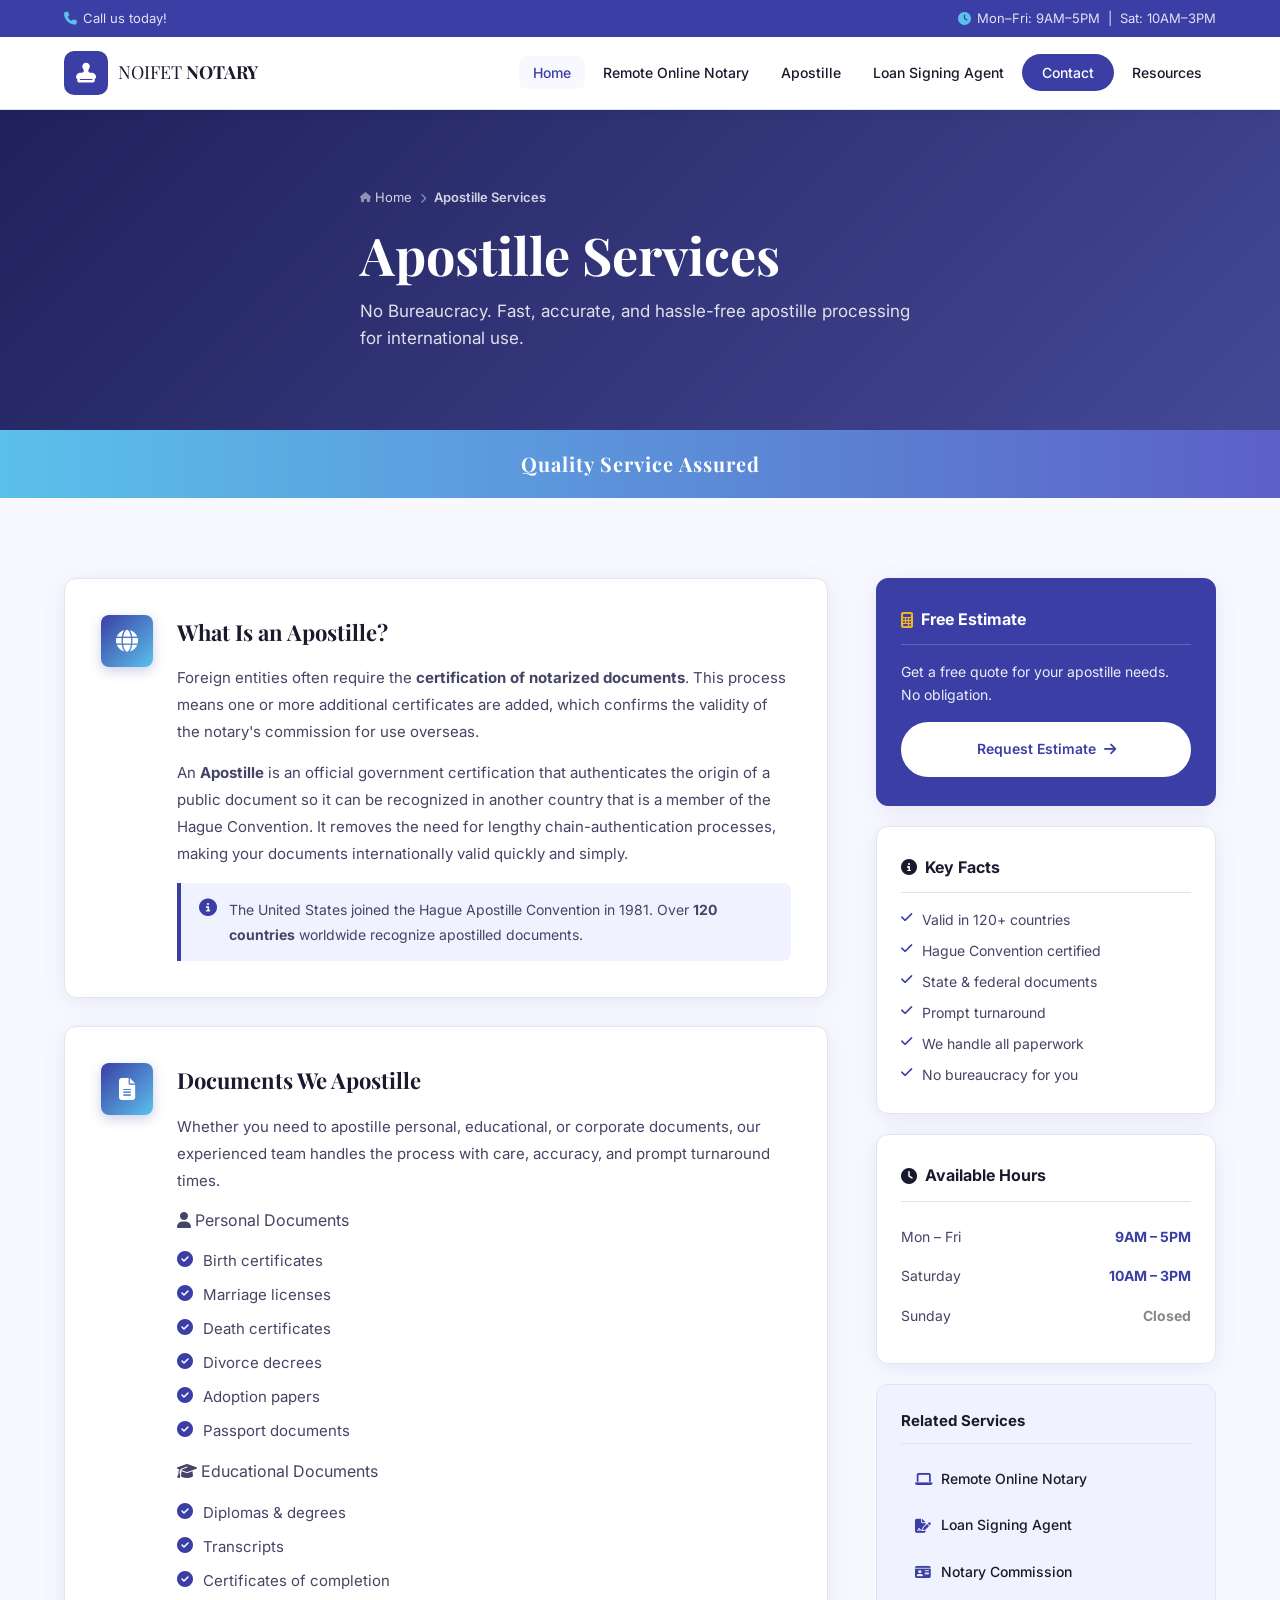
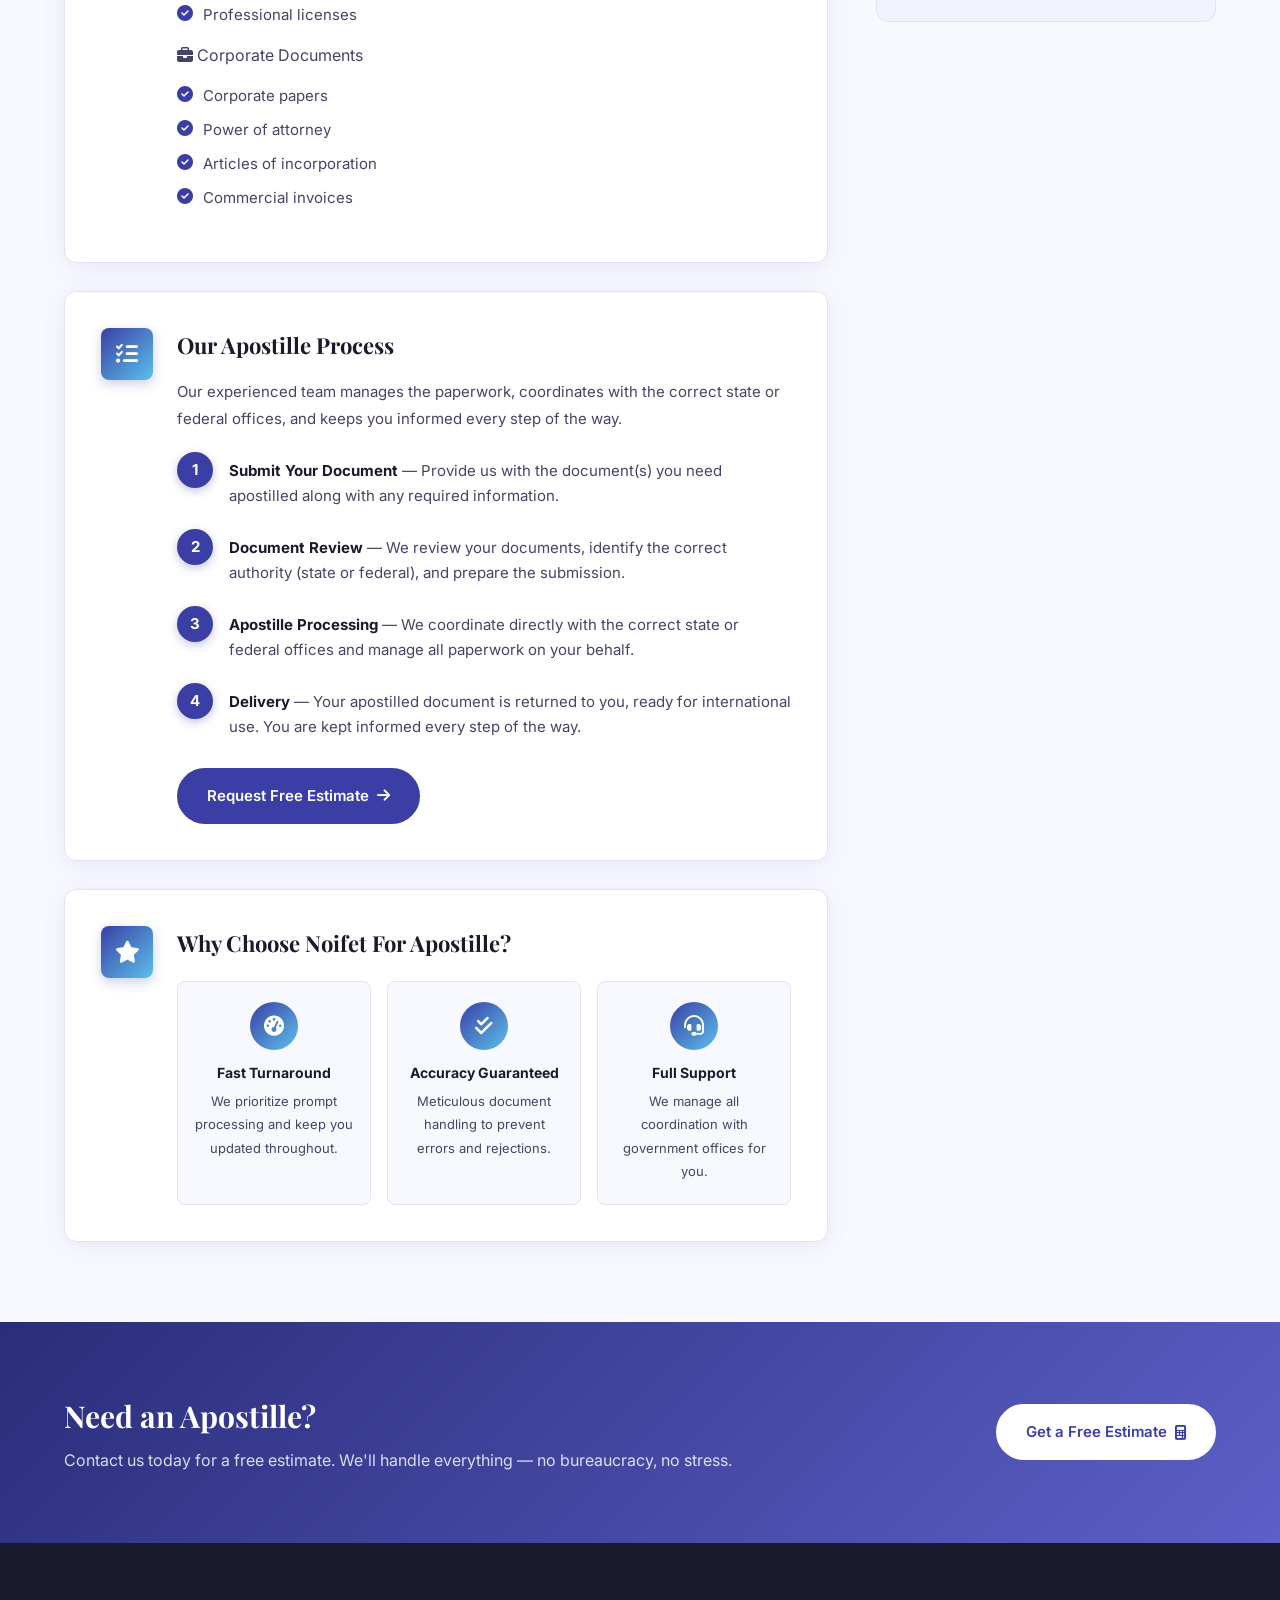
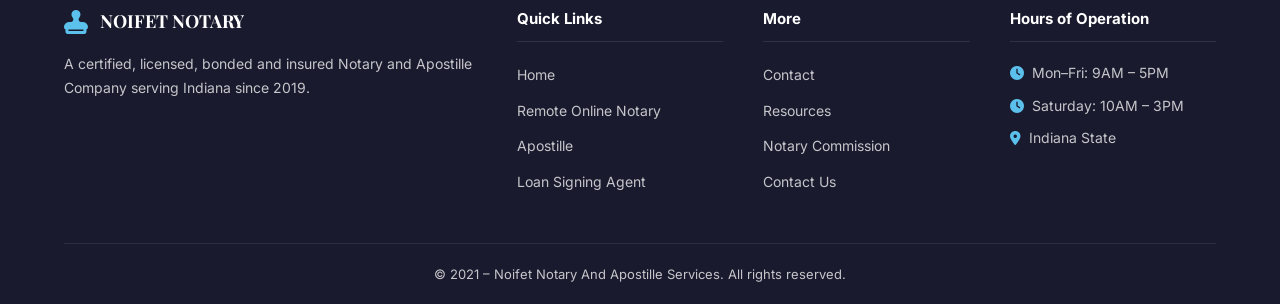
==== commit 1bffc036: "Replace all appointment references with Contact Us across all pages - All "Schedule Appointment" / "" ====
--- a/apostille-services.html
+++ b/apostille-services.html
@@ -273,7 +273,7 @@
             <li><a href="contact.html">Contact</a></li>
             <li><a href="resources.html">Resources</a></li>
             <li><a href="notary-commission.html">Notary Commission</a></li>
-            <li><a href="index.html#appointment">Schedule Appointment</a></li>
+            <li><a href="contact.html">Contact Us</a></li>
           </ul>
         </div>
         <div class="footer-contact">
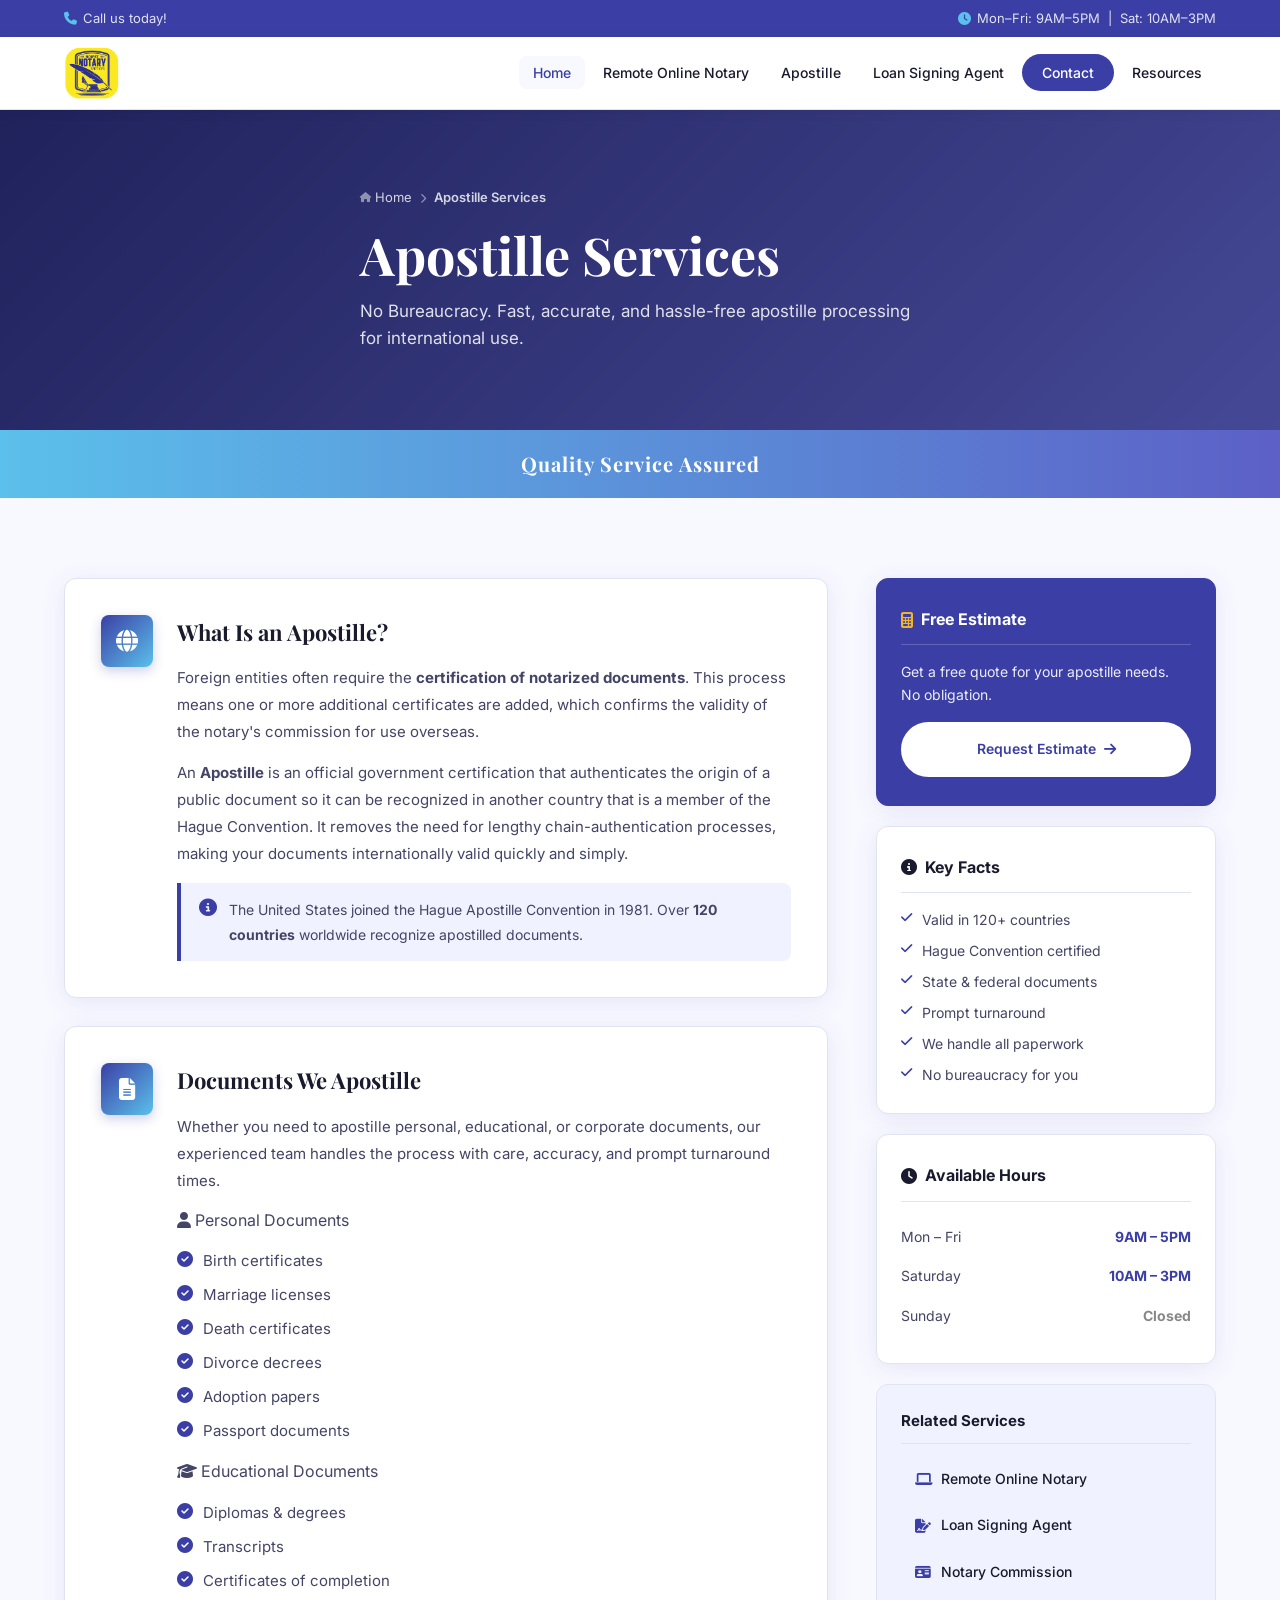
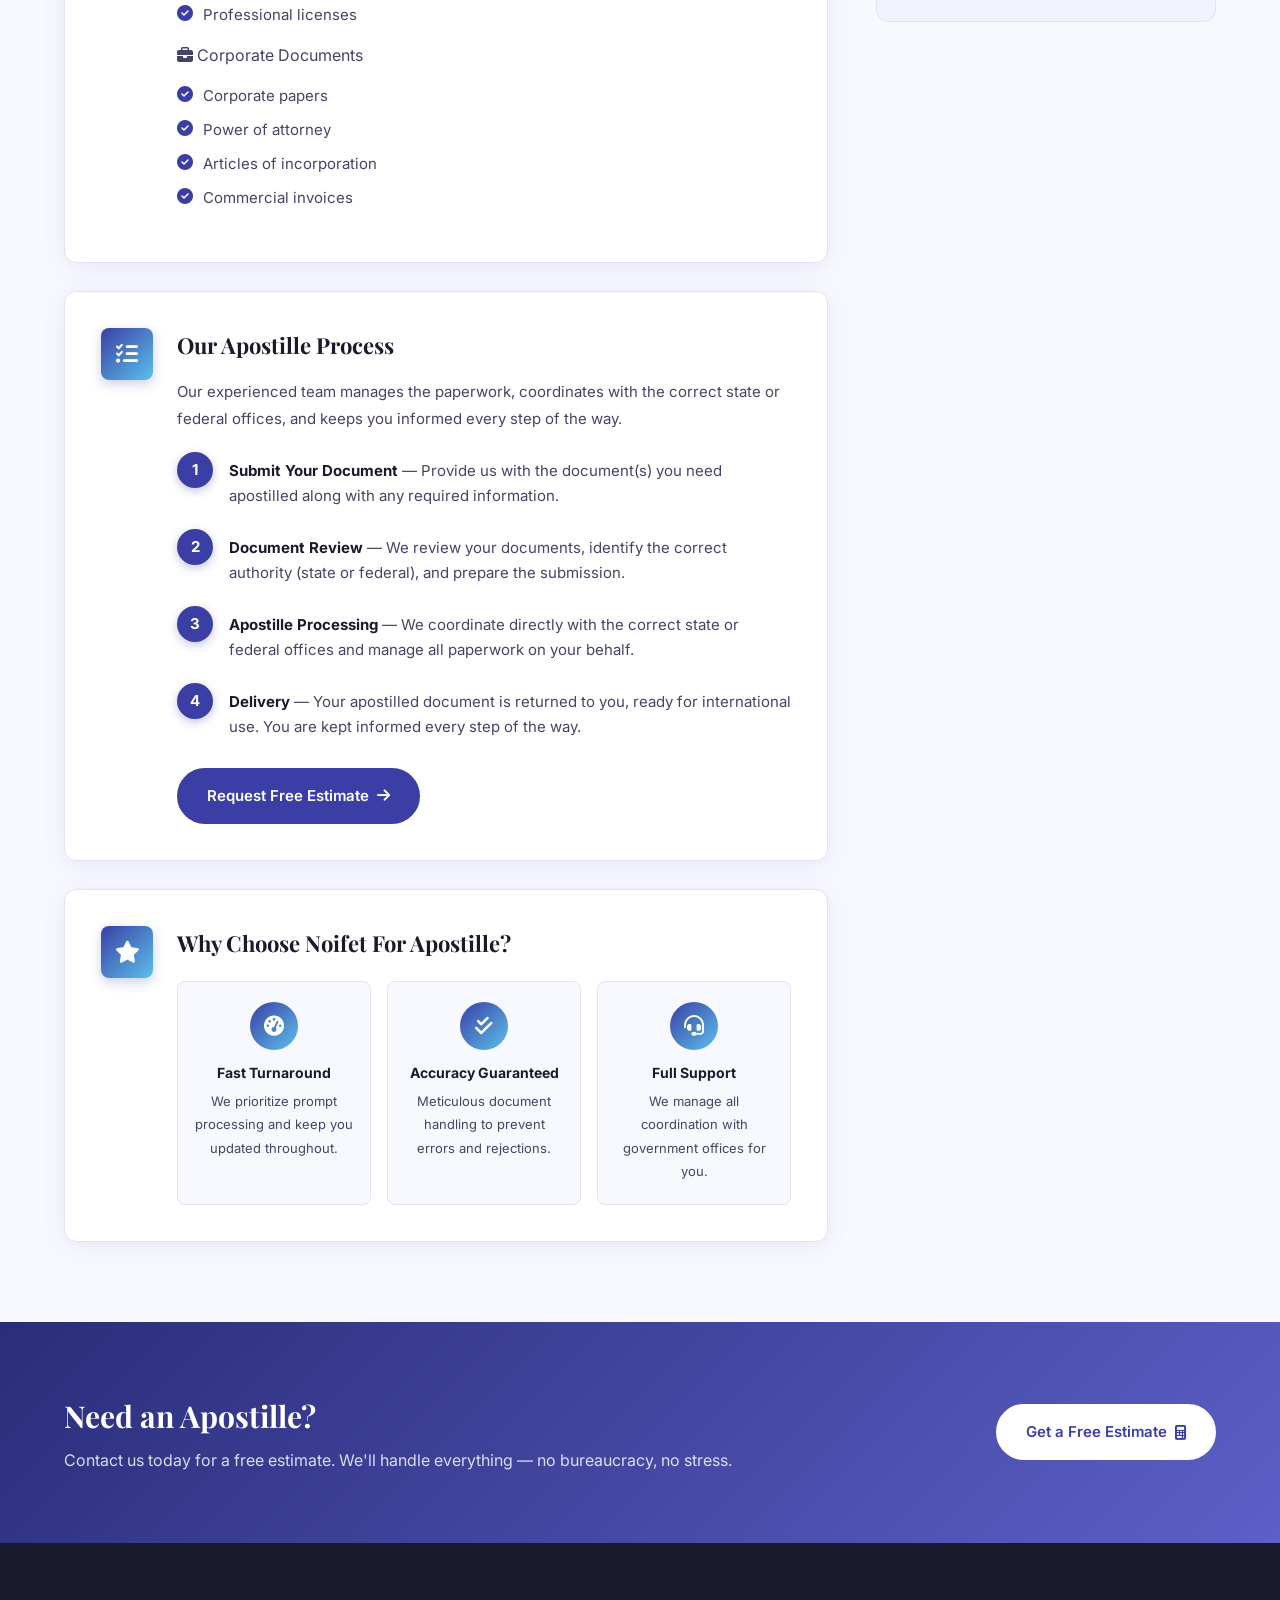
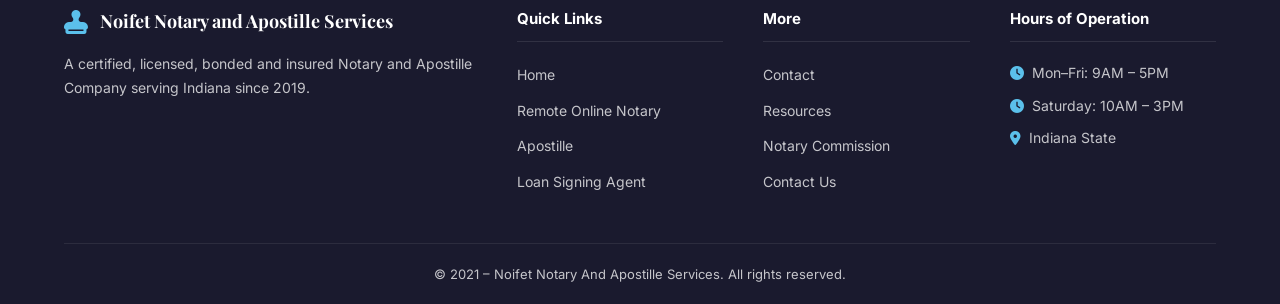
==== commit c1638246: "Menually update" ====
--- a/apostille-services.html
+++ b/apostille-services.html
@@ -23,7 +23,7 @@
   <header class="header" id="header">
     <div class="container header-inner">
       <a href="index.html" class="logo">
-        <img src="images/logo.png" alt="Noifet Notary Logo" onerror="this.style.display='none'; document.getElementById('logo-text').style.display='flex';" />
+        <img src="notry-logo.png" alt="Noifet Notary Logo" onerror="this.style.display='none'; document.getElementById('logo-text').style.display='flex';" />
         <span id="logo-text" class="logo-text" style="display:none;">
           <span class="logo-icon"><i class="fas fa-stamp"></i></span>
           <span>NOIFET <strong>NOTARY</strong></span>
@@ -255,7 +255,7 @@
     <div class="container">
       <div class="footer-grid">
         <div class="footer-brand">
-          <div class="footer-logo"><i class="fas fa-stamp"></i><span>NOIFET NOTARY</span></div>
+          <div class="footer-logo"><i class="fas fa-stamp"></i><span>Noifet Notary and Apostille Services</span></div>
           <p>A certified, licensed, bonded and insured Notary and Apostille Company serving Indiana since 2019.</p>
         </div>
         <div class="footer-links">
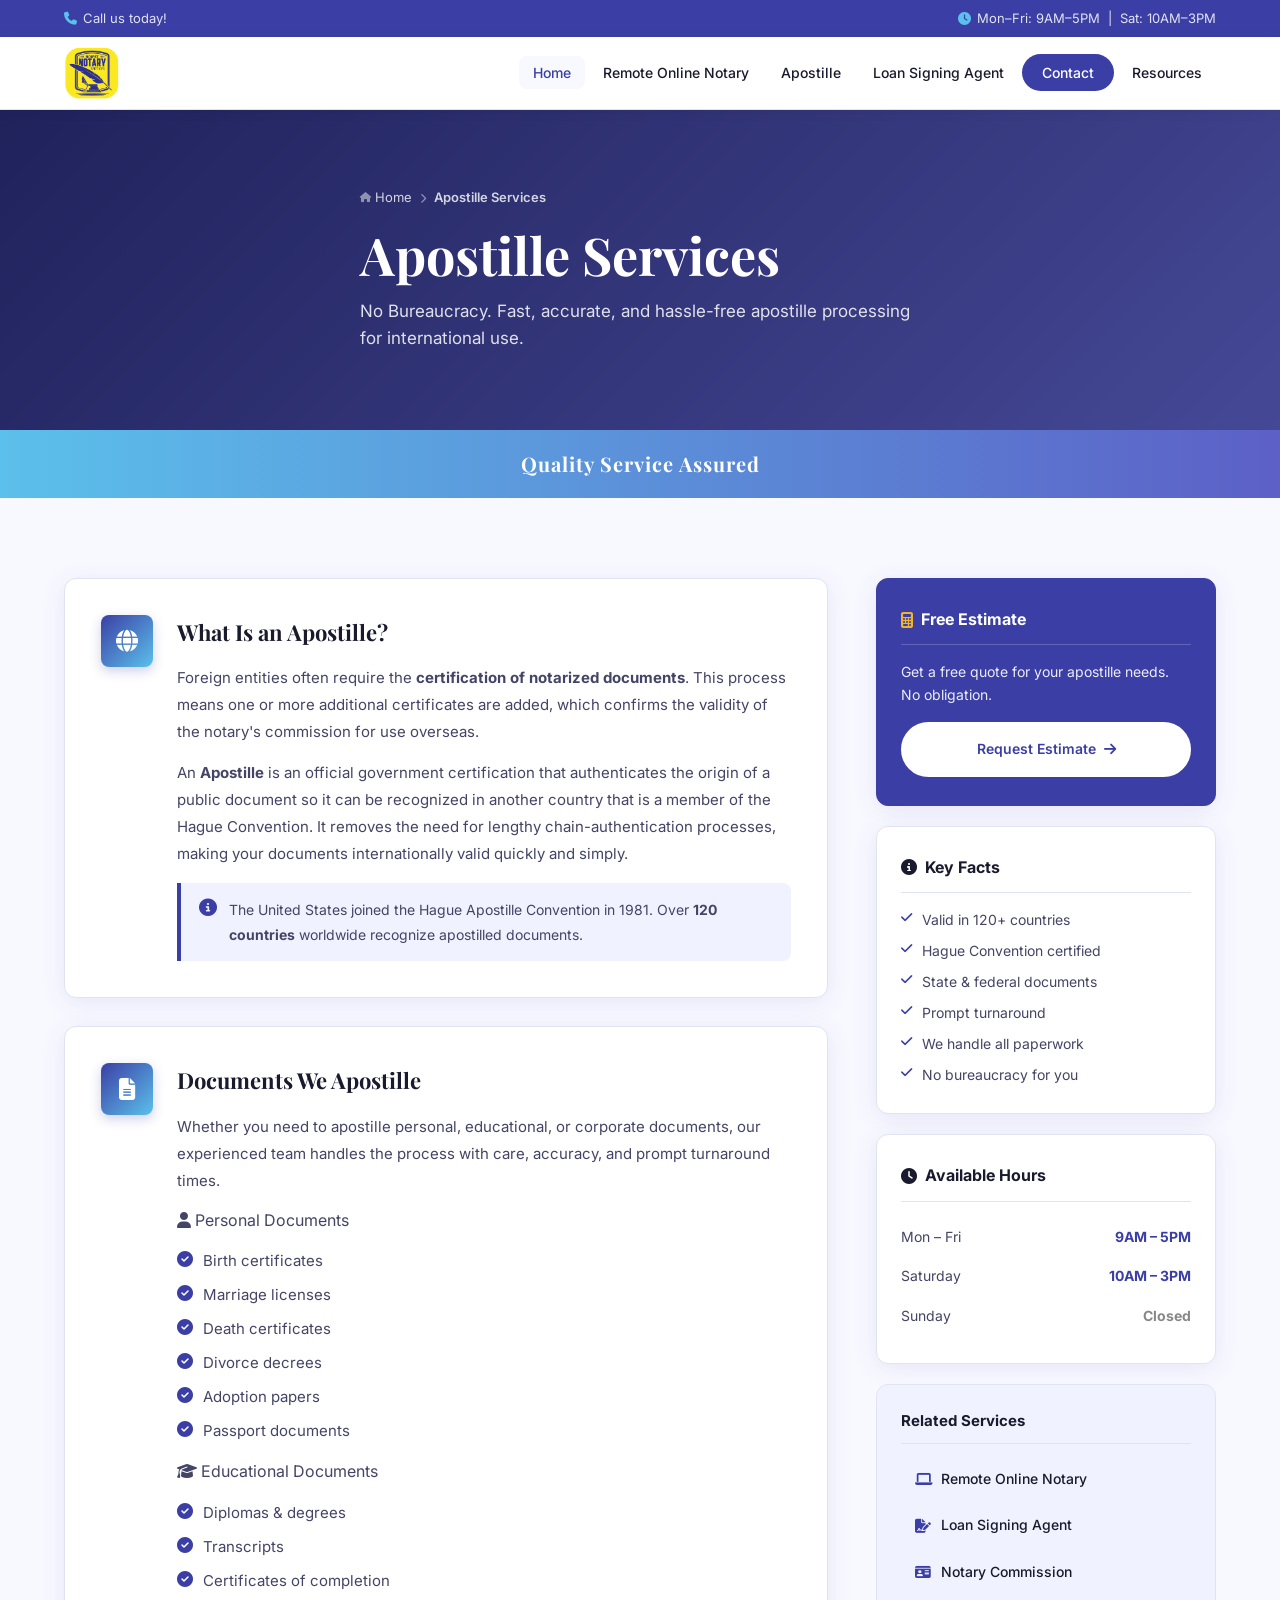
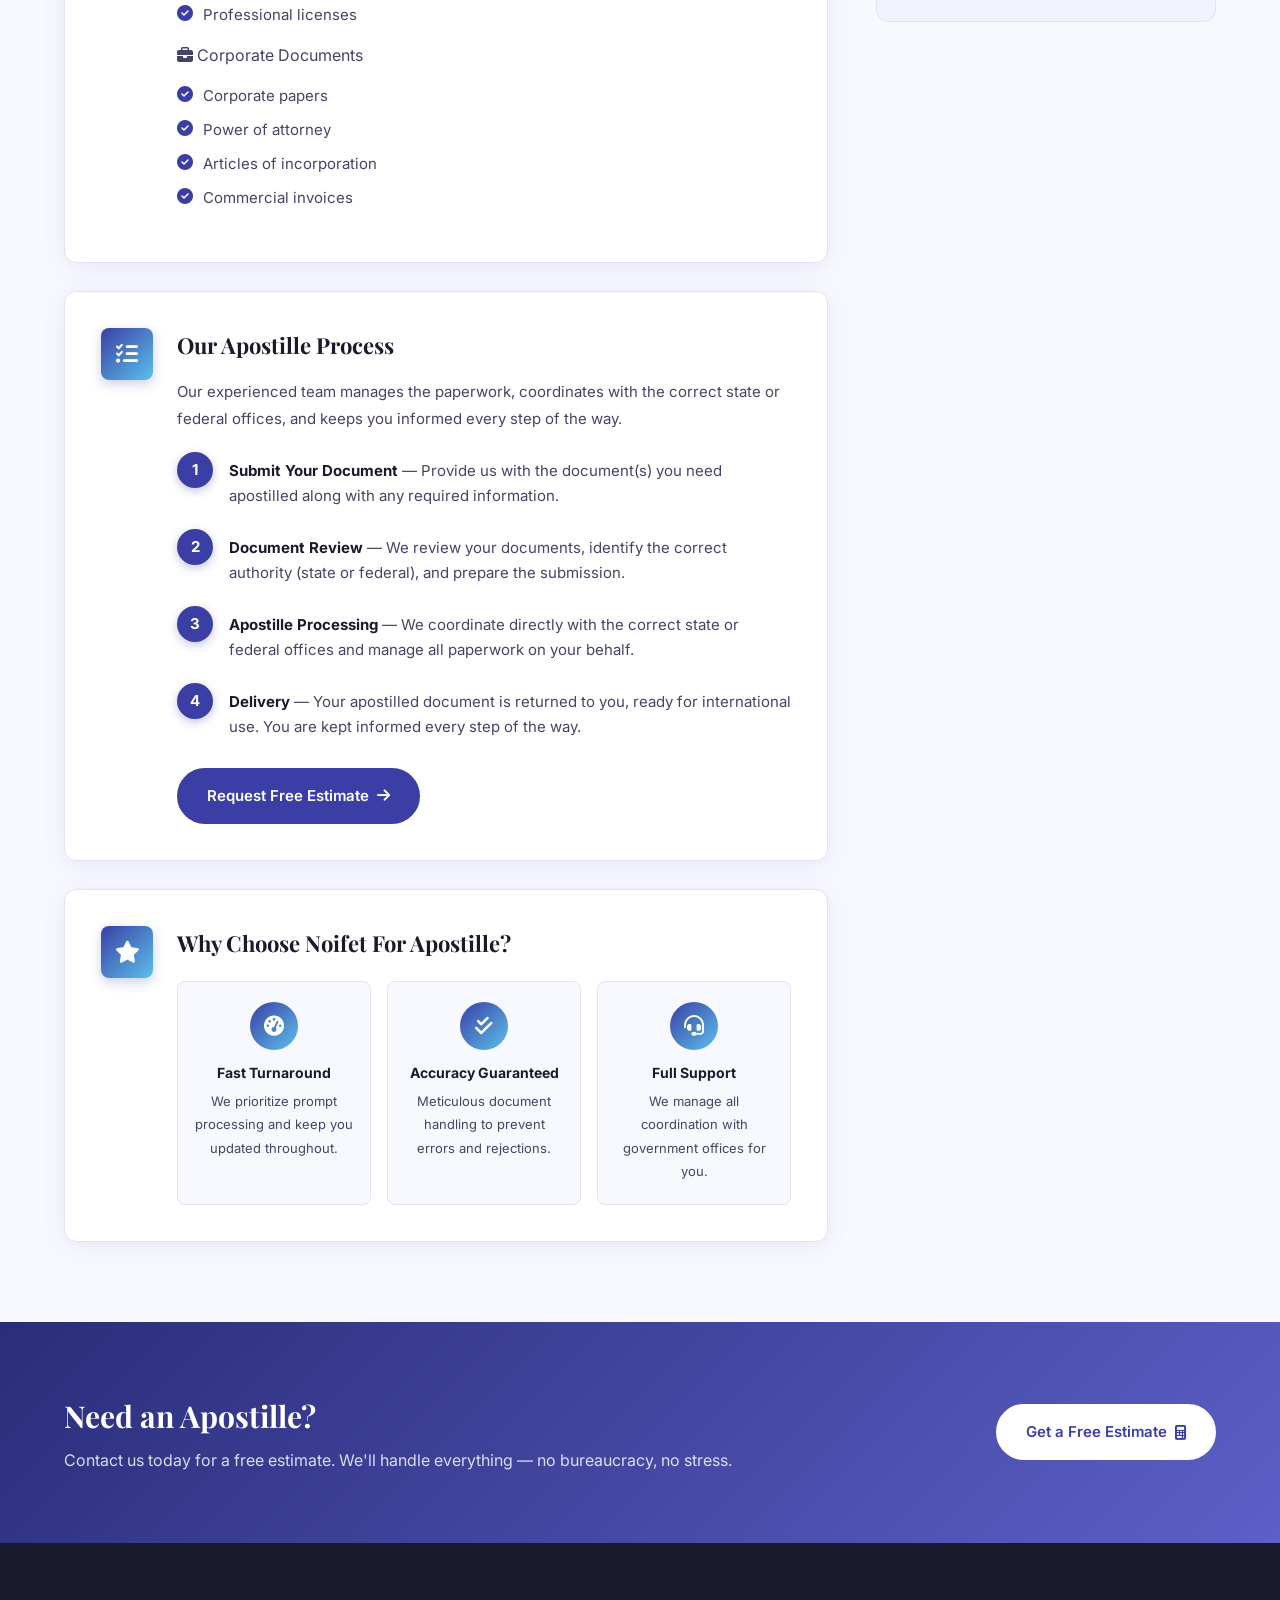
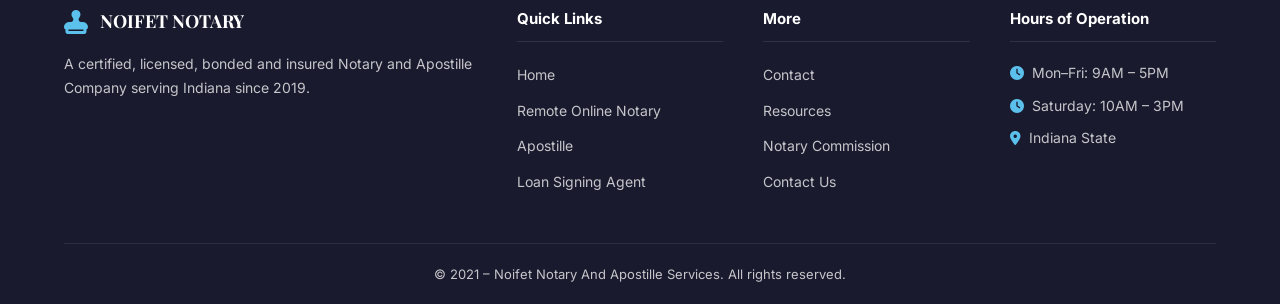
==== commit beace090: "Update logo to notry-logo.png across all page headers - Replaced images/logo.png with notry-logo.png" ====
--- a/apostille-services.html
+++ b/apostille-services.html
@@ -23,7 +23,7 @@
   <header class="header" id="header">
     <div class="container header-inner">
       <a href="index.html" class="logo">
-        <img src="notry-logo.png" alt="Noifet Notary Logo" onerror="this.style.display='none'; document.getElementById('logo-text').style.display='flex';" />
+        <img src="notry-logo.png" alt="Noifet Notary Logo" />
         <span id="logo-text" class="logo-text" style="display:none;">
           <span class="logo-icon"><i class="fas fa-stamp"></i></span>
           <span>NOIFET <strong>NOTARY</strong></span>
@@ -255,7 +255,7 @@
     <div class="container">
       <div class="footer-grid">
         <div class="footer-brand">
-          <div class="footer-logo"><i class="fas fa-stamp"></i><span>Noifet Notary and Apostille Services</span></div>
+          <div class="footer-logo"><i class="fas fa-stamp"></i><span>NOIFET NOTARY</span></div>
           <p>A certified, licensed, bonded and insured Notary and Apostille Company serving Indiana since 2019.</p>
         </div>
         <div class="footer-links">
--- a/css/style.css
+++ b/css/style.css
@@ -169,7 +169,7 @@
 
 /* Logo */
 .logo { display: flex; align-items: center; }
-.logo img { height: 56px; width: auto; }
+.logo img { height: 56px; width: 56px; object-fit: contain; border-radius: 8px; }
 .logo-text {
   display: flex;
   align-items: center;
